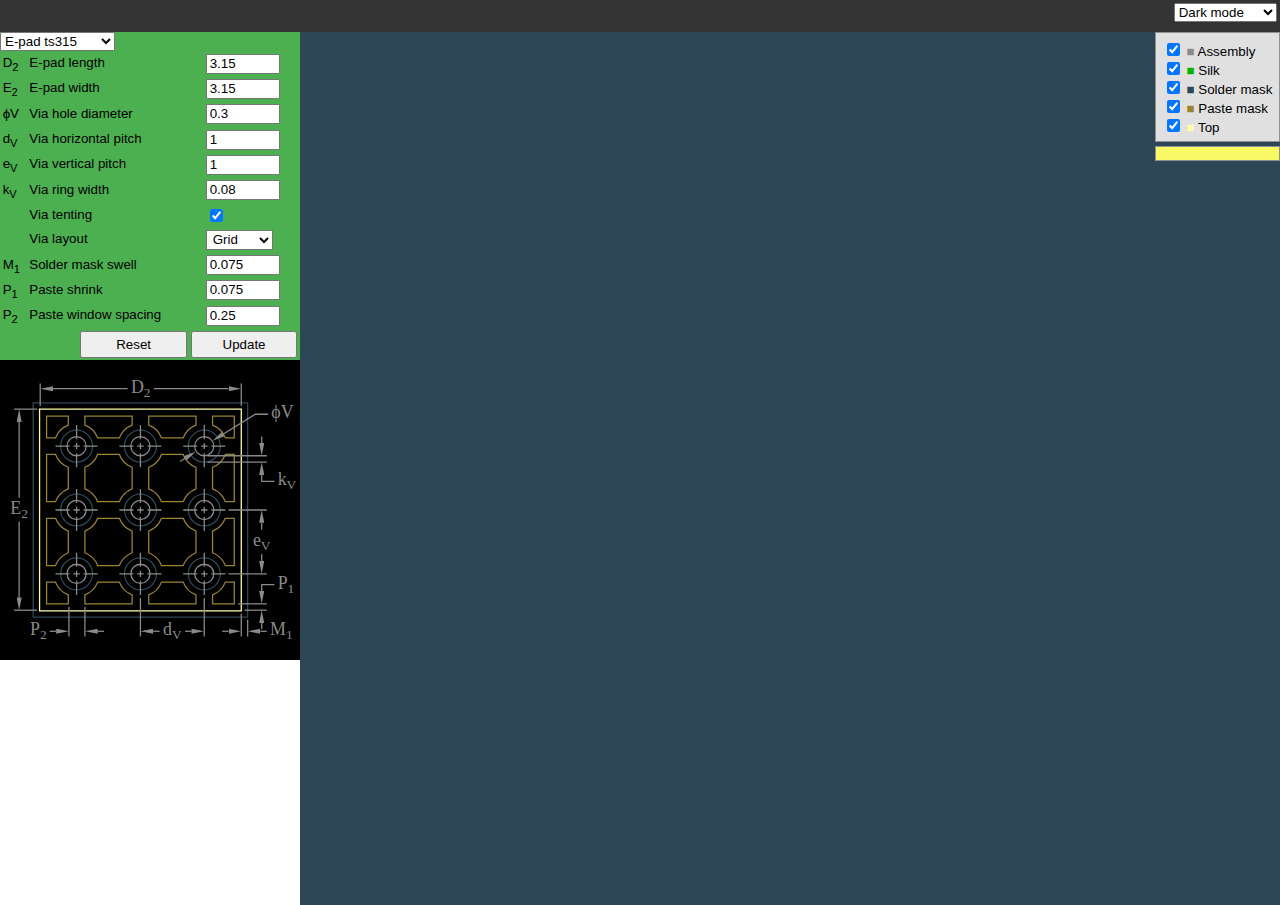
==== pads/app.html @ 8c3c14ae "Create app.html" ====
<!DOCTYPE html>
<html>
<head>
  <link rel="stylesheet" type="text/css" href="app.css">
  <title>Pads</title>
  <script type="text/javascript" src="app.js"></script>
  <script type="text/javascript" src="PSThermalTab.js"></script>
  <script type="text/javascript" src="PSPadD.js"></script>
</head>
<body>

<div id="appWindow">
  <nav id="appHeader">
    <!--
    <a href="#">Libraries</a>
    <a class="active" href="#">QFN-28</a>
  -->
    <select style="margin:0.25em;float:right;" onchange="switchMode()" id="viewMode">
      <option value="dark" selected="selected">Dark mode</option>
      <option value="natural">Natural mode</option>
    </select>
  </nav>
  <section id="appMain">
    <aside id="appSidebar">
      <div class="propEditor">
        <form>
          <select>
            <option>E-pad ts315</option>
            <option>Pad D d100_28</option>
          </select>
          <div class="field">
            <label for="fPadLength"><span class="sym">D<sub>2</sub> </span>E-pad length</label>
            <input  id="fPadLength" type="number" min="1" step="0.01" value="3.15"
                   onfocus="dim_highlight('RePG_d_D2')" onblur="dim_unhighlight('RePG_d_D2')">
          </div>
          <div class="field">
            <label for="fPadWidth"><span class="sym">E<sub>2</sub> </span>E-pad width</label>
            <input  id="fPadWidth" type="number" min="1" step="0.01" value="3.15"
                   onfocus="dim_highlight('RePG_d_E2')" onblur="dim_unhighlight('RePG_d_E2')">
          </div>
          <div class="field">
            <label for="fViaDiameter"><span class="sym">ϕV<sub></sub> </span>Via hole diameter</label>
            <input  id="fViaDiameter" type="number" step="0.01" min="0.1" max="0.5" value="0.3"
                   onfocus="dim_highlight('RePG_d_ϕV')" onblur="dim_unhighlight('RePG_d_ϕV')">
          </div>
          <div class="field">
            <label for="fViaPitchH"><span class="sym">d<sub>V</sub> </span>Via horizontal pitch</label>
            <input  id="fViaPitchH" type="number" step="0.1" min="0.1" value="1"
                   onfocus="dim_highlight('RePG_d_dV')" onblur="dim_unhighlight('RePG_d_dV')">
          </div>
          <div class="field">
            <label for="fViaPitchV"><span class="sym">e<sub>V</sub> </span>Via vertical pitch</label>
            <input  id="fViaPitchV" type="number" step="0.1" min="0.1" value="1"
                   onfocus="dim_highlight('RePG_d_eV')" onblur="dim_unhighlight('RePG_d_eV')">
          </div>
          <div class="field">
            <label for="fViaRingWidth"><span class="sym">k<sub>V</sub> </span>Via ring width</label>
            <input  id="fViaRingWidth" type="number" step="0.001" min="0" value="0.08"
                   onfocus="dim_highlight('RePG_d_kV')" onblur="dim_unhighlight('RePG_d_kV')">
          </div>
          <div class="field">
            <label for="fViaTenting"><span class="sym"></span>Via tenting</label>
            <input  id="fViaTenting" type="checkbox" checked>
          </div>
          <div class="field">
            <label for="fViaLayout"><span class="sym"></span>Via layout</label>
            <select id="fViaLayout">
              <option value="grid" dselected="selected">Grid</option>
              <option value="dense">Dense</option>
            </select>
          </div>
          <div class="field">
            <label for="fMaskSwell"><span class="sym">M<sub>1</sub> </span>Solder mask swell</label>
            <input  id="fMaskSwell" type="number" step="0.001" min="0" value="0.075"
                   onfocus="dim_highlight('RePG_d_M1')" onblur="dim_unhighlight('RePG_d_M1')">
          </div>
          <div class="field">
            <label for="fPasteShrink"><span class="sym">P<sub>1</sub> </span>Paste shrink</label>
            <input  id="fPasteShrink"type="number" step="0.001" min="0" value="0.075"
                   onfocus="dim_highlight('RePG_d_P1')" onblur="dim_unhighlight('RePG_d_P1')">
          </div>
          <div class="field">
            <label for="fPasteSpacing"><span class="sym">P<sub>2</sub> </span>Paste window spacing</label>
            <input  id="fPasteSpacing" type="number" step="0.01" min="0" value="0.25"
                   onfocus="dim_highlight('RePG_d_P2')" onblur="dim_unhighlight('RePG_d_P2')">
          </div>
          <div class="action">
            <button type="button" onclick="resetProps()">Reset</button>
            <button type="button" onclick="updateProps()">Update</button>
          </div>
        </form>
      </div>
      <svg id="RePG" class="drdrk" viewBox="-220 -235 470 470" width="300" height="300" style="display:block;margin:auto;">
        <defs>
          <marker id="arrowN" markerWidth="20" markerHeight="8" refX="20" refY="4" orient="auto" markerUnits="userSpaceOnUse">
            <path d="M20 0L0 4 20 8z"/>
          </marker>
          <marker id="arrowH" markerWidth="20" markerHeight="8" refX="20" refY="4" orient="auto" markerUnits="userSpaceOnUse">
            <path d="M20 0L0 4 20 8z"/>
          </marker>
        </defs>
        <rect class="bkground" width="500" height="500" x="-250" y="-250"/>
        <path class="top" d="M158-158L158 158 -158 158 -158-158z"/>
        <path class="mask" d="M295-295L295 295 -295 295 -295-295zM168-168L168 168 -168 168 -168-168zM100-125A25 25 0 0 0 100-75 25 25 0 0 0 100-125zM100-25A25 25 0 0 0 100 25 25 25 0 0 0 100-25zM100 75A25 25 0 0 0 100 125 25 25 0 0 0 100 75zM0-125A25 25 0 0 0 0-75 25 25 0 0 0 0-125zM0-25A25 25 0 0 0 0 25 25 25 0 0 0 0-25zM0 75A25 25 0 0 0 0 125 25 25 0 0 0 0 75zM-100-125A25 25 0 0 0-100-75 25 25 0 0 0-100-125zM-100-25A25 25 0 0 0-100 25 25 25 0 0 0-100-25zM-100 75A25 25 0 0 0-100 125 25 25 0 0 0-100 75z"/>
        <path class="vias" d="M100-115A15 15 0 0 0 100-85 15 15 0 0 0 100-115zM100-15A15 15 0 0 0 100 15 15 15 0 0 0 100-15zM100 85A15 15 0 0 0 100 115 15 15 0 0 0 100 85zM0-115A15 15 0 0 0 0-85 15 15 0 0 0 0-115zM0-15A15 15 0 0 0 0 15 15 15 0 0 0 0-15zM0 85A15 15 0 0 0 0 115 15 15 0 0 0 0 85zM-100-115A15 15 0 0 0-100-85 15 15 0 0 0-100-115zM-100-15A15 15 0 0 0-100 15 15 15 0 0 0-100-15zM-100 85A15 15 0 0 0-100 115 15 15 0 0 0-100 85z"/>
        <path class="paste" d="M147-147L147-113 133-113A35 35 0 0 0 113-133L113-147zM87-147L87-133A35 35 0 0 0 67-113L33-113A35 35 0 0 0 13-133L13-147zM67-87A35 35 0 0 0 87-67L87-33A35 35 0 0 0 67-13L33-13A35 35 0 0 0 13-33L13-67A35 35 0 0 0 33-87zM147-87L147-13 133-13A35 35 0 0 0 113-33L113-67A35 35 0 0 0 133-87zM-147-147L-147-113 -133-113A35 35 0 0 1-113-133L-113-147zM-87-147L-87-133A35 35 0 0 1-67-113L-33-113A35 35 0 0 1-13-133L-13-147zM-67-87A35 35 0 0 1-87-67L-87-33A35 35 0 0 1-67-13L-33-13A35 35 0 0 1-13-33L-13-67A35 35 0 0 1-33-87zM-147-87L-147-13 -133-13A35 35 0 0 1-113-33L-113-67A35 35 0 0 1-133-87zM-147 147L-147 113 -133 113A35 35 0 0 0-113 133L-113 147zM-87 147L-87 133A35 35 0 0 0-67 113L-33 113A35 35 0 0 0-13 133L-13 147zM-67 87A35 35 0 0 0-87 67L-87 33A35 35 0 0 0-67 13L-33 13A35 35 0 0 0-13 33L-13 67A35 35 0 0 0-33 87zM-147 87L-147 13 -133 13A35 35 0 0 0-113 33L-113 67A35 35 0 0 0-133 87zM147 147L147 113 133 113A35 35 0 0 1 113 133L113 147zM87 147L87 133A35 35 0 0 1 67 113L33 113A35 35 0 0 1 13 133L13 147zM67 87A35 35 0 0 1 87 67L87 33A35 35 0 0 1 67 13L33 13A35 35 0 0 1 13 33L13 67A35 35 0 0 1 33 87zM147 87L147 13 133 13A35 35 0 0 1 113 33L113 67A35 35 0 0 1 133 87z"/><path d="M105-100L95-100M100-95L100-105M111-100l22 0M89-100l-22 0M100-89l0 22M100-111l0-22" class="cntline"/><path d="M105 0L95 0M100 5L100-5M111 0l22 0M89 0l-22 0M100 11l0 22M100-11l0-22" class="cntline"/>
        <path d="M105 100L95 100M100 105L100 95M111 100l22 0M89 100l-22 0M100 111l0 22M100 89l0-22" class="cntline"/>
        <path d="M5-100L-5-100M0-95L0-105M11-100l22 0M-11-100l-22 0M0-89l0 22M0-111l0-22" class="cntline"/>
        <path d="M5 0L-5 0M0 5L0-5M11 0l22 0M-11 0l-22 0M0 11l0 22M0-11l0-22" class="cntline"/>
        <path d="M5 100L-5 100M0 105L0 95M11 100l22 0M-11 100l-22 0M0 111l0 22M0 89l0-22" class="cntline"/>
        <path d="M-95-100L-105-100M-100-95L-100-105M-89-100l22 0M-111-100l-22 0M-100-89l0 22M-100-111l0-22" class="cntline"/>
        <path d="M-95 0L-105 0M-100 5L-100-5M-89 0l22 0M-111 0l-22 0M-100 11l0 22M-100-11l0-22" class="cntline"/>
        <path d="M-95 100L-105 100M-100 105L-100 95M-89 100l22 0M-111 100l-22 0M-100 111l0 22M-100 89l0-22" class="cntline"/>
        <g class="dgrp" id="RePG_d_D2">
          <line x1="158" y1="-163" x2="158" y2="-198" class="extline"/>
          <line x1="-157" y1="-163" x2="-157" y2="-198" class="extline"/>
          <line x1="138" y1="-190" x2="21" y2="-190" class="arrowline"/>
          <line x1="-137" y1="-190" x2="-20" y2="-190" class="arrowline"/>
          <text x="0.5" y="-190" class="c">D<tspan class="sub">2</tspan></text>
        </g>
        <g class="dgrp" id="RePG_d_E2">
          <line x1="-162" y1="-158" x2="-198" y2="-158" class="extline"/>
          <line x1="-162" y1="157" x2="-198" y2="157" class="extline"/>
          <line x1="-190" y1="-138" x2="-190" y2="-19" class="arrowline"/>
          <line x1="-190" y1="137" x2="-190" y2="18" class="arrowline"/>
          <text x="-190" y="-0.5" class="c">E<tspan class="sub">2</tspan></text>
        </g>
        <g class="dgrp" id="RePG_d_dV">
          <line x1="100" y1="138" x2="100" y2="198" class="extline"/>
          <line y1="138" y2="198" class="extline"/>
          <line x1="80" y1="190" x2="70" y2="190" class="arrowline"/>
          <line x1="20" y1="190" x2="30" y2="190" class="arrowline"/>
          <text x="50" y="190" class="c">d<tspan class="sub">V</tspan></text>
        </g>
        <g class="dgrp" id="RePG_d_eV">
          <line x1="138" x2="198" class="extline"/>
          <line x1="138" y1="100" x2="198" y2="100" class="extline"/>
          <line x1="190" y1="20" x2="190" y2="31" class="arrowline"/>
          <line x1="190" y1="80" x2="190" y2="69" class="arrowline"/>
          <text x="190" y="50" class="c">e<tspan class="sub">V</tspan></text>
        </g>
        <g class="dgrp" id="RePG_d_kV">
          <line x1="105" y1="-85" x2="198" y2="-85" class="extline"/>
          <line x1="105" y1="-75" x2="198" y2="-75" class="extline"/>
          <line x1="190" y1="-105" x2="190" y2="-115" class="arrowline"/>
          <path d="M190-55l0 10 20 0" class="arrowline"/>
          <text x="215" y="-45" class="l">k<tspan class="sub">V</tspan></text>
        </g>
        <g class="dgrp" id="RePG_d_M1">
          <line x1="168" y1="172" x2="168" y2="198" class="extline"/>
          <line x1="158" y1="162" x2="158" y2="198" class="extline"/>
          <line x1="188" y1="190" x2="198" y2="190" class="arrowline"/>
          <line x1="138" y1="190" x2="128" y2="190" class="arrowline"/>
          <text x="203" y="190" class="l">M<tspan class="sub">1</tspan></text>
        </g>
        <g class="dgrp" id="RePG_d_P1">
          <line x1="153" y1="147" x2="198" y2="147" class="extline"/>
          <line x1="163" y1="157" x2="198" y2="157" class="extline"/>
          <path d="M190 127l0-10 20 0" class="arrowline"/>
          <line x1="190" y1="177" x2="190" y2="187" class="arrowline"/>
          <text x="215" y="117" class="l">P<tspan class="sub">1</tspan></text>
        </g>
        <g class="dgrp" id="RePG_d_P2">
          <line x1="-87" y1="152" x2="-87" y2="198" class="extline"/>
          <line x1="-112" y1="152" x2="-112" y2="198" class="extline"/>
          <line x1="-67" y1="190" x2="-57" y2="190" class="arrowline"/>
          <line x1="-132" y1="190" x2="-142" y2="190" class="arrowline"/>
          <text x="-147" y="190" class="r">P<tspan class="sub">2</tspan></text>
        </g>
        <g class="dgrp" id="RePG_d_ϕV">
          <line x1="70" y1="-81" x2="62" y2="-76" class="arrowline"/>
          <path d="M130-119L180-150 200-150" class="arrowline"/>
          <text x="205" y="-150" class="l">ϕV<tspan class="sub"/></text>
        </g>
      </svg>
    </aside>
    <div id="appContent">
      <svg id="pad" class="drk" viewBox="-3.5 -3.5 7 7">
        <mask id="solderMask">
          <rect id="solderMaskBG" width="200%" height="200%" x="-100%" y="-100%" />
          <g id="solderMaskFG"></g>
        </mask>
        <g id="pl_top">
          <rect width="3.15" height="3.15" x="-1.575" y="-1.575"  />
        </g>
        <g id="pl_paste"></g>
        <g id="pl_mask" mask="url(#solderMask)">
          <rect width="200%" height="200%" x="-100%" y="-100%"  />
        </g>
        <g id="pl_assy"></g>
      </svg>
    </div>
    <div style="position:absolute; right:0; display:block;"><!---->
      <div id="layers">
        <input type="checkbox" checked="checked" onchange="toggleLayer('pl_assy',this.checked)"/>
        <span style="color:#8A8A8A">■</span> Assembly<br />
        <input type="checkbox" checked="checked" />
        <span style="color:#00B400">■</span> Silk<br />
        <input type="checkbox" checked="checked" onchange="toggleLayer('pl_mask',this.checked)" />
        <span style="color:#2E4756">■</span> Solder mask<br />
        <input type="checkbox" checked="checked" onchange="toggleLayer('pl_paste',this.checked)" />
        <span style="color:#99842F">■</span> Paste mask<br />
        <input type="checkbox" checked="checked" onchange="toggleLayer('pl_top',this.checked)" />
        <span style="color:#FFFFAA">■</span> Top
      </div>
      <div id="info"></div>
    </div>
  </section>
</div>

<script>

  function toggleLayer(layer, show) {
    document.getElementById(layer).style.display = show?'block':'none';
  }

</script>
</body>
</html>
---- pads/app.css ----
html, body, #appWindow { height: 100%; }

body {
  margin: 0;
  font-family: Helvetica, Arial, Sans-Serif;
  font-size: 10pt;
}

/*
  appWindow
  - appHeader
  - appMain
    - appSidebar
    - appContent
*/

#appHeader {
  font-size: 12pt;
  height: 2em;
  padding: 0;
  background: #333;
  overflow: hidden;
}
#appMain {
  display: flex;
  height: calc(100% - 2em);
}
#appSidebar {
  overflow-y: auto;
  height: 100%;
  min-width: 300px;
  width: 26em;
}
#appContent {
  height: 100%;
  width: 100%;
  padding: 0;
  margin: 0;
  overflow: hidden;
}

#appHeader a {
  height: 2em;
  float: left;
  color: #f2f2f2;
  text-align: center;
  padding: 0.2em 0.5em;
  text-decoration: none;
}
#appHeader a:hover {
  background-color: #ddd;
  color: black;
}
#appHeader a.active {
  background: #4CAF50;
  color: white;
}

.propEditor {
  background-color:#4CAF50;
  margin: 0;
  padding: 0;
}


#pad {
  display:block;
  margin:0;
  width:100%;
  height: 100%;
}

#info {
  padding: 0.5em;
  border: 1px solid #909090;
  background-color: #f9f966;
}

#layers {
  padding: 0.5em;
  margin-bottom:0.25em;
  border: 1px solid #909090;
  background-color: #e0e0e0;
}

.field {
  display: block;
  padding: 0.2em;
}

.field label {
  display: inline-block;
  width: 15em;
}

.field label .sym {
  display: inline-block;
  width: 2em;
}

.field input[type='number'],
.field input[type='text'],
.field select {
  width: 5em;
  height: 1.2em;
  line-height: 1.2em;
  padding: 0 0.1em;
}

.field input,
.field select {
  vertical-align:middle;
}

.field input:focus,
.field select:focus {
  background-color:#ffa;
}

.field select {
  -webkit-appearance: menulist-button;
  height: 1.5em;
  background: #fff;
  font: inherit;
}

.field input:invalid:not(:focus) {
  background: pink;
}

.field:focus-within {
  background-color: #71c174;
}


.propEditor .action {
  display: block;
  padding: 0.2em;
  text-align: right;
}

.propEditor .action button {
  width: 8em;
  height: 2em;
}

.propEditor .action button:focus {
  background-color:#ffa;
}


#pad {
  fill: none;
  stroke: none;
  stroke-width:0.01;
  /*vector-effect: non-scaling-stroke;*/
}

#pad.drk #solderMask { stroke: none; stroke-width:0.02;}
#pad.drk #pl_top   * { fill: #FFFFAA; stroke: none; }
#pad.drk #pl_mask  * { fill: #2E4756; stroke: none; }
#pad.drk #pl_assy circle { stroke: #8A8A8A; fill: none; stroke-width: 0.02; }
#pad.drk #pl_paste * { fill: #99842F; stroke: none; }
#pad.drk #solderMaskFG { stroke: none; fill: black; }
#pad.drk #solderMaskBG { stroke: none; fill: white; }

#pad.nat #solderMask { stroke: none; stroke-width:0.02;}
#pad.nat #pl_top   * { fill: rgb(252,224,131); stroke: rgb(216,168,5); }
#pad.nat #pl_mask  * { fill: green; stroke: none; opacity:0.4; }
#pad.nat #pl_assy circle { stroke: none; fill: gray; }
#pad.nat #pl_paste * { fill: #c0c0c0; stroke: none; }
#pad.nat #solderMaskFG { stroke: none; fill: black; }
#pad.nat #solderMaskBG { stroke: none; fill: white; }

#arrowN path, #arrowH {
    stroke: none;
}
svg g.dgrp .arrowline {
    marker-start: url("#arrowN");
}
svg g.dgrpH .arrowline {
    marker-start: url("#arrowH");
}
svg .extline {
}
svg .cntline {
}
svg g.dgrp text, svg g.dgrpH text {
    font: 28px serif;
    alignment-baseline: middle;
    stroke: none;
}
svg g.dgrp tspan.sub, svg g.dgrpH tspan.sub {
    font: 21px serif;
    baseline-shift: sub;
}
svg g.dgrp text.l, svg g.dgrpH text.l {
    text-anchor: start;
}
svg g.dgrp text.c, svg g.dgrpH text.c {
    text-anchor: middle;
}
svg g.dgrp text.r, svg g.dgrpH text.r {
    text-anchor: end;
}
svg.drnat {
    stroke: black;
    stroke-width: 2;
    fill: none;
}
svg.drnat .bkground {
    stroke: none;
    fill: none;
}
svg.drnat .top {
    stroke:rgb(216,168,5);
    fill: rgb(252,224,131);
}
svg.drnat .mask {
    stroke: none;
    fill: green;
    fill-rule: evenodd;
    fill-opacity:0.4;
}
svg.drnat .vias {
    stroke: none;
    fill: gray;
}
svg.drnat .paste {
    stroke: none;
    fill: #c0c0c0;
}
svg.drnat .cntline {
    stroke: rgb(0,0,120);
}
svg.drnat #arrowN {
    fill: rgb(0,0,120);
}
svg.drnat g.dgrp {
    stroke: rgb(0,0,120);
}
svg.drnat g.dgrp text {
    fill: rgb(0,0,120);
}
svg.drnat #arrowH {
    fill: rgb(220,0,0);
}
svg.drnat g.dgrpH {
    stroke: rgb(220,0,0);
}
svg.drnat g.dgrpH text {
    fill: rgb(220,0,0);
}
svg.drdrk {
    stroke: white;
    stroke-width: 2;
    fill: none;
}
svg.drdrk .bkground {
    stroke: none;
    fill: black;
}
svg.drdrk .top {
    stroke: #FFFFAA;
    fill: none;
}
svg.drdrk .mask {
    stroke: #2E4756;
    fill: none;
}
svg.drdrk .vias {
    stroke: #8A8A8A;
    fill: none;
}
svg.drdrk .paste {
    stroke: #99842F;
    fill: none;
}
svg.drdrk .cntline {
    stroke: #8A8A8A;
}
svg.drdrk #arrowN {
    fill: #8A8A8A;
}
svg.drdrk g.dgrp {
    stroke: #8A8A8A;
}
svg.drdrk g.dgrp text {
    fill: #8A8A8A;
}
svg.drdrk #arrowH {
    fill: #ffff99;
}
svg.drdrk g.dgrpH {
    stroke: #ffff99;
}
svg.drdrk g.dgrpH text {
    fill: #ffff99;
}
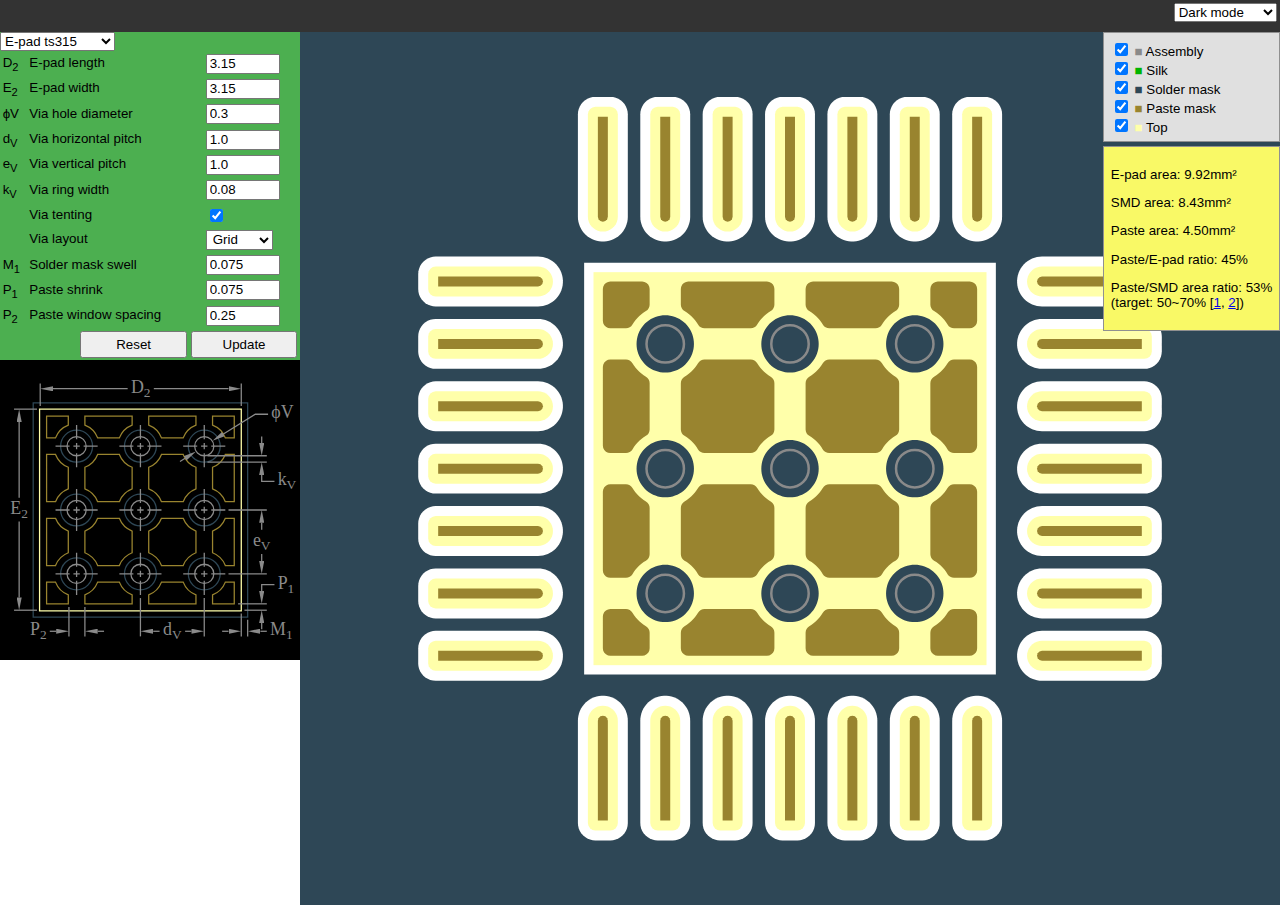
==== commit c950293f: "Update app.html" ====
--- a/pads/app.html
+++ b/pads/app.html
@@ -3,9 +3,9 @@
 <head>
   <link rel="stylesheet" type="text/css" href="app.css">
   <title>Pads</title>
-  <script type="text/javascript" src="app.js"></script>
   <script type="text/javascript" src="PSThermalTab.js"></script>
   <script type="text/javascript" src="PSPadD.js"></script>
+  <script type="text/javascript" src="app.js"></script>
 </head>
 <body>
 
